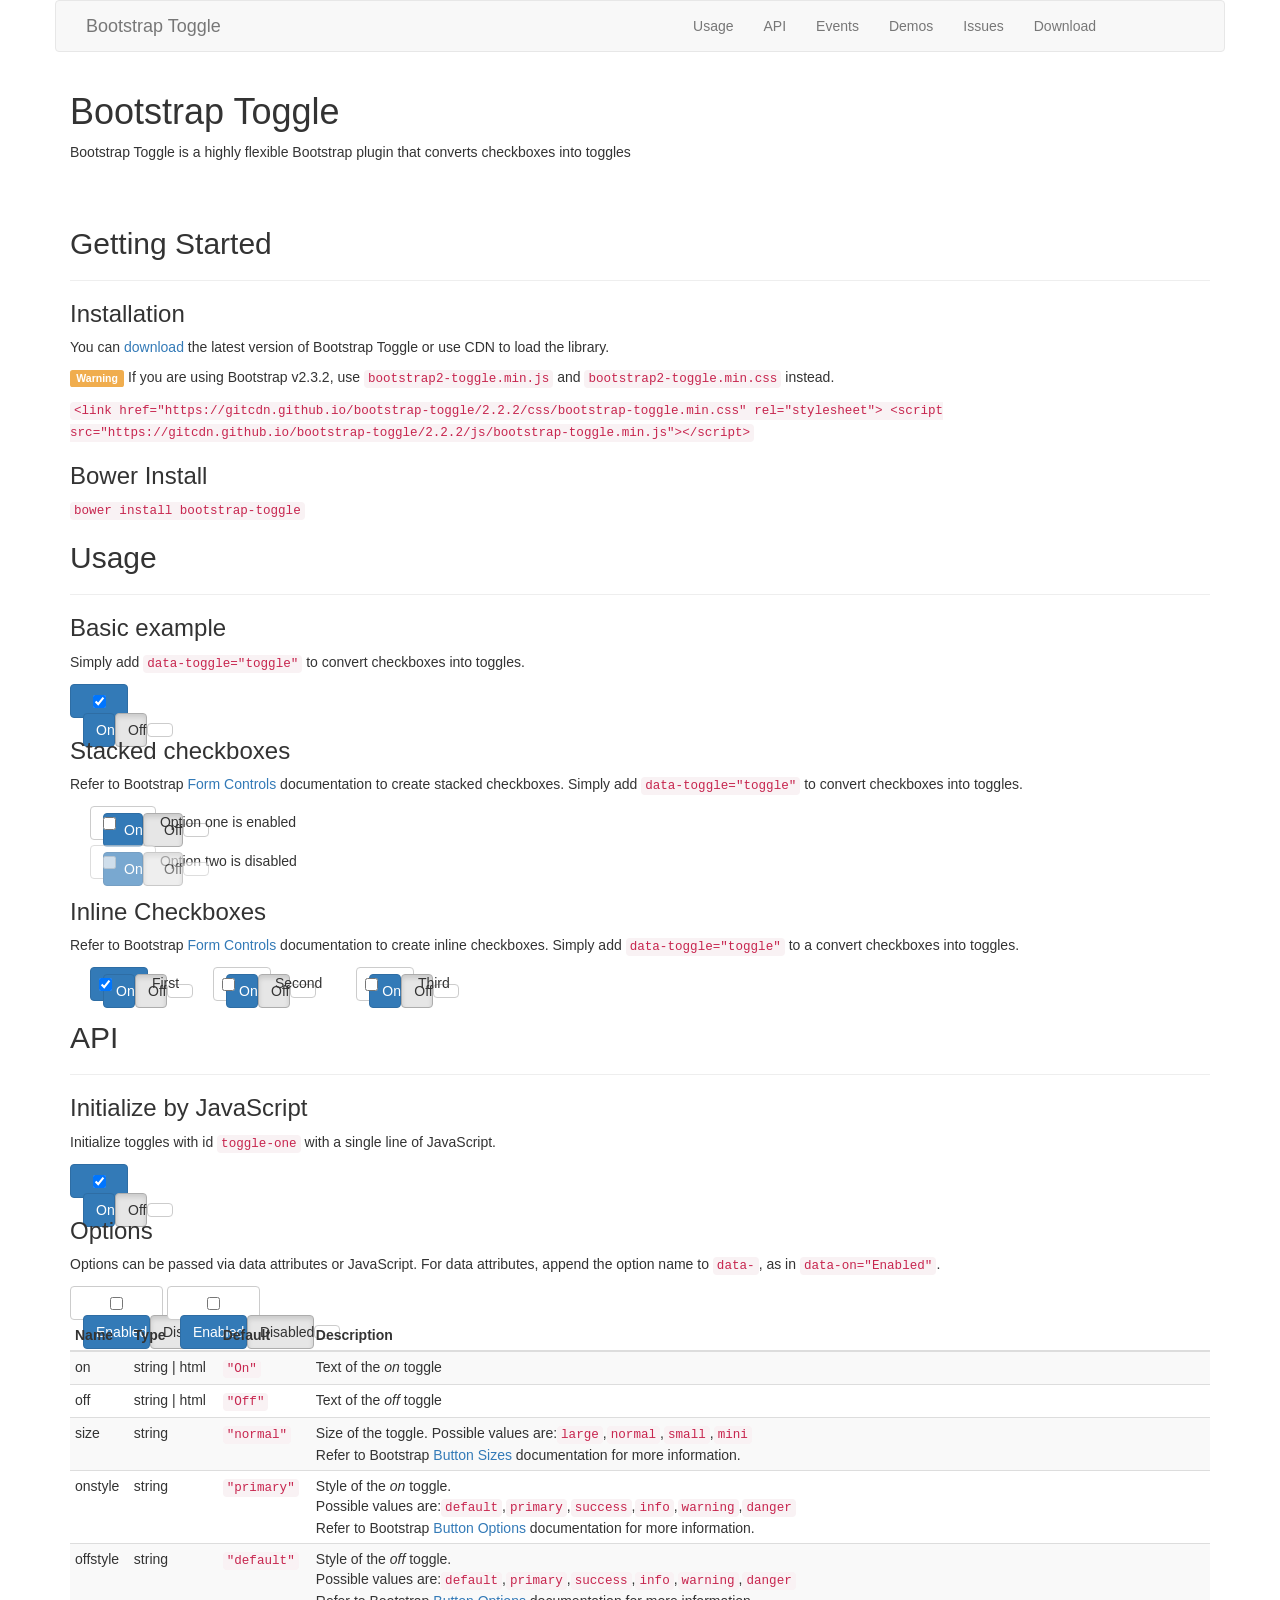
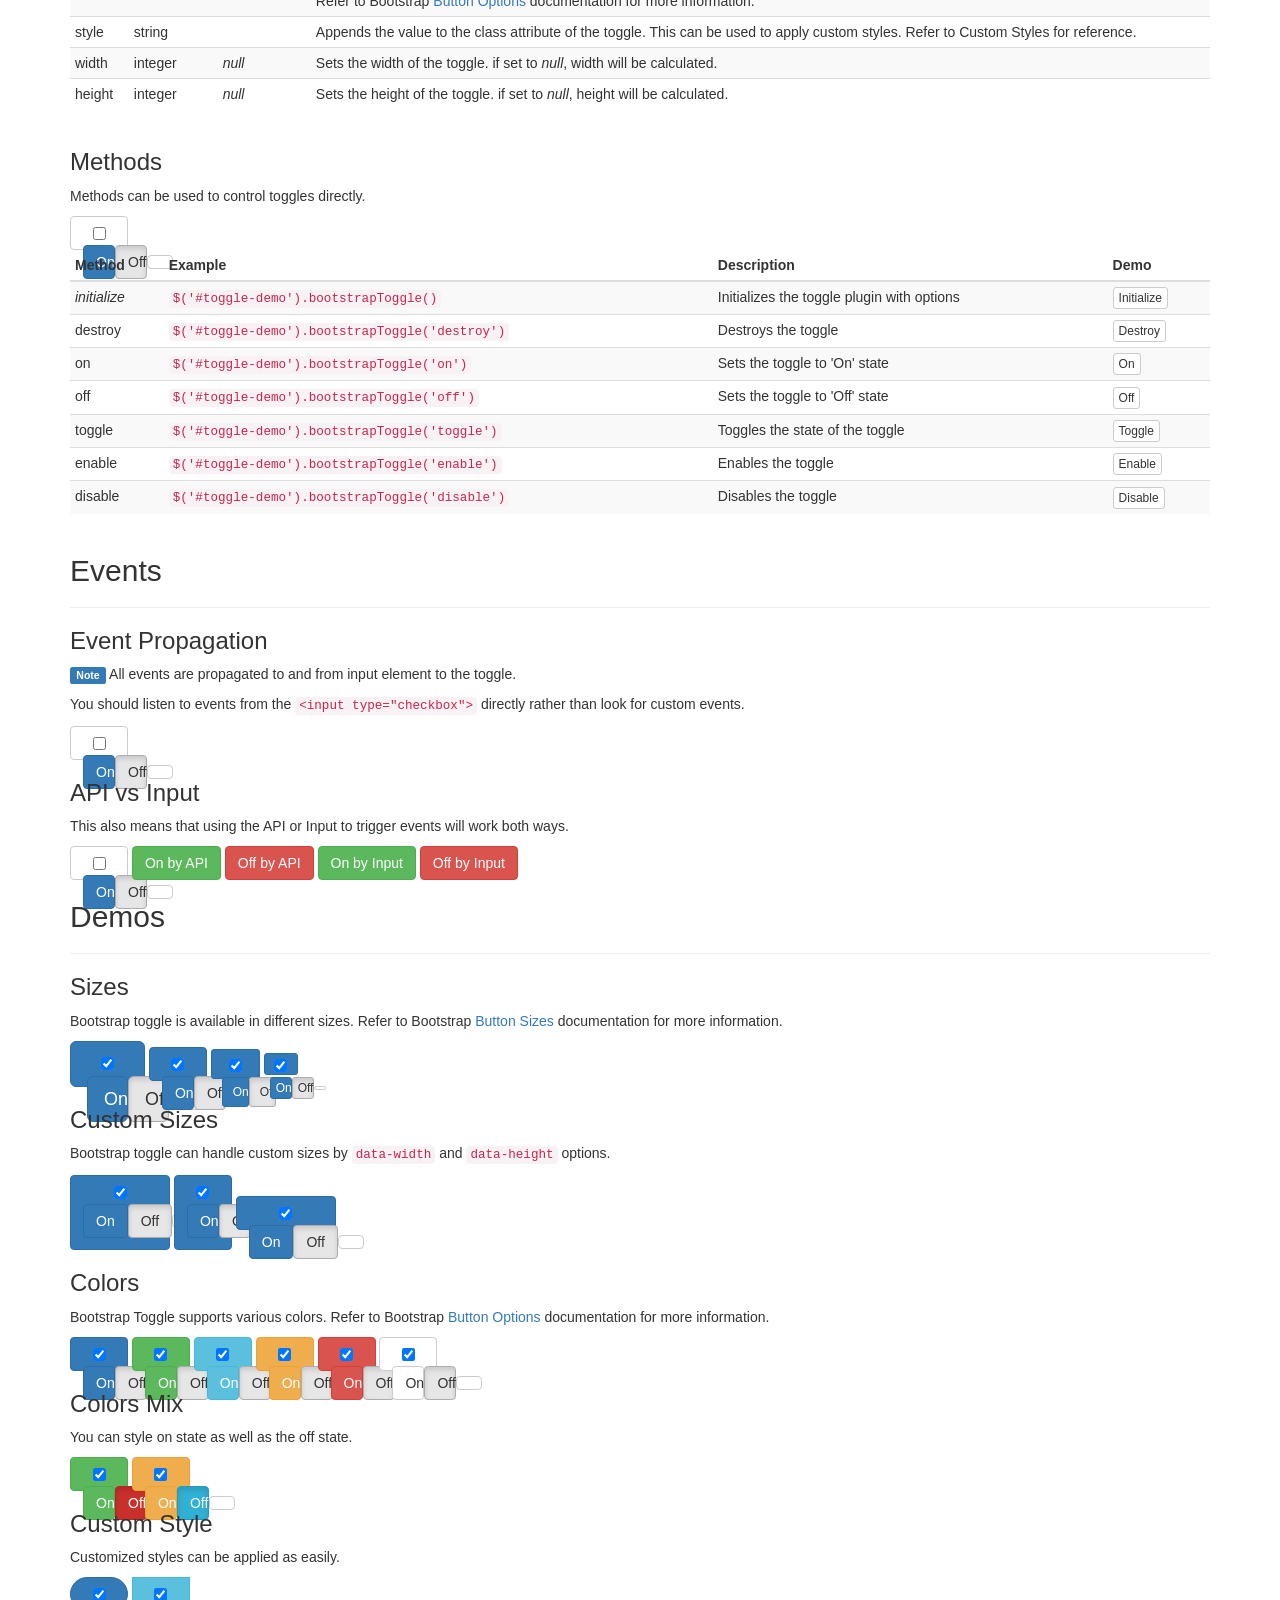
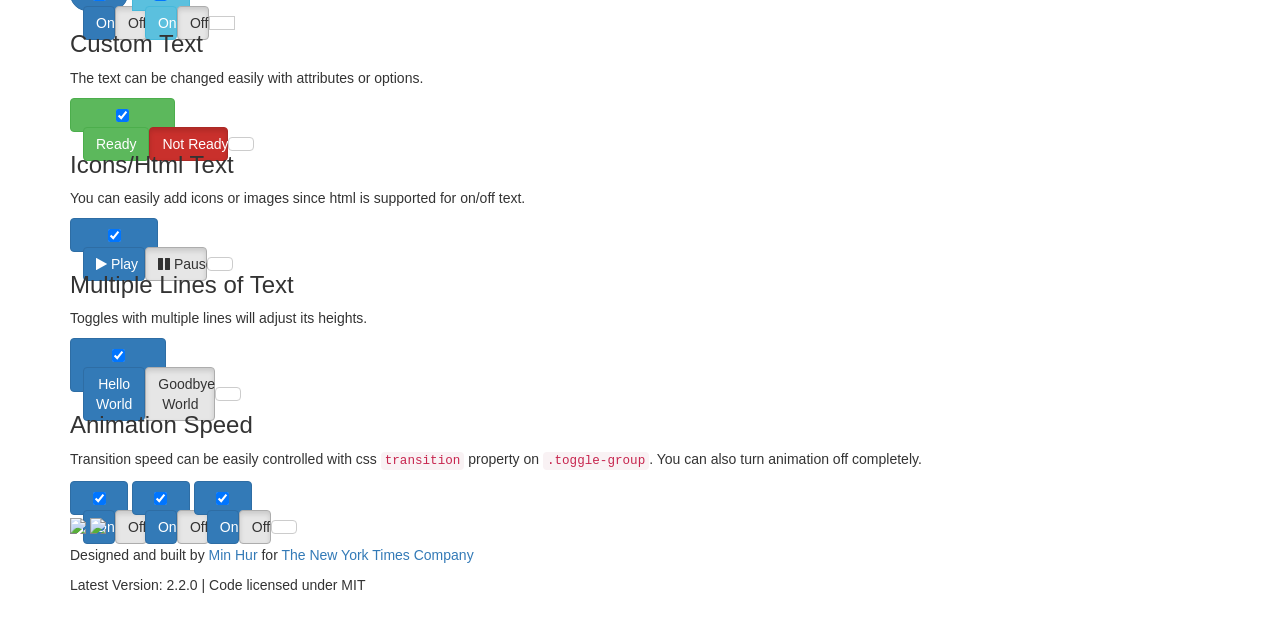
==== WebContent/NewFile.html @ 498a526b "first commit for demo" ====
<!DOCTYPE html>
<html>
<head>
	<script> if (window.location.href.indexOf('minhur.github.io') > 0) window.location.replace('http://www.bootstraptoggle.com') </script>
	<meta charset="UTF-8">
	<meta name="viewport" content="width=device-width, initial-scale=1">
	<meta name="msvalidate.01" content="3638AEFC99423BA5CB586805286C39AA" />
	<meta name="description" content="Bootstrap Toggle is a highly flexible Bootstrap plugin that converts checkboxes into toggles." />
	<meta name="keywords" content="bootstrap, toggle, switch, bootstrap-toggle, bootstrap-switch" />
	<meta name="author" content="metatags generator">
	<meta name="robots" content="index, follow">
	<meta name="revisit-after" content="1 month">
	<title>Bootstrap Toggle</title>
	<link rel="canonical" href="http://www.bootstraptoggle.com">
	<link href="https://cdnjs.cloudflare.com/ajax/libs/highlight.js/8.3/styles/github.min.css" rel="stylesheet" >
	<link href="https://maxcdn.bootstrapcdn.com/bootstrap/3.2.0/css/bootstrap.min.css" rel="stylesheet">
	<link href="https://maxcdn.bootstrapcdn.com/font-awesome/4.2.0/css/font-awesome.min.css" rel="stylesheet">
	<link href="https://gitcdn.github.io/bootstrap-toggle/2.2.2/css/bootstrap-toggle.min.css" rel="stylesheet">
<script src="https://gitcdn.github.io/bootstrap-toggle/2.2.2/js/bootstrap-toggle.min.js"></script>
	<link href="doc/stylesheet.css" rel="stylesheet">
	<script src="https://code.jquery.com/jquery-2.1.1.min.js"></script>
</head>
<body>
	<header>
		<nav class="navbar navbar-default container" role="navigation">
			<div class="container">
				<div class="navbar-header">
					<button type="button" class="navbar-toggle collapsed" data-toggle="collapse" data-target="#navbar">
						<span class="sr-only">Toggle navigation</span>
						<span class="icon-bar"></span>
						<span class="icon-bar"></span>
						<span class="icon-bar"></span>
					</button>
					<a class="navbar-brand" href="#">Bootstrap Toggle</a>
				</div>
				<div id="navbar" class="collapse navbar-collapse">
					<ul class="nav navbar-nav navbar-right">
						<li><a href="#usage">Usage</a></li>
						<li><a href="#api">API</a></li>
						<li><a href="#events">Events</a></li>
						<li><a href="#demos">Demos</a></li>
						<li><a href="https://github.com/minhur/bootstrap-toggle/issues">Issues</a></li>
						<li><a href="https://github.com/minhur/bootstrap-toggle/archive/master.zip">Download</a></li>
						<li>
							<iframe src="https://mdo.github.io/github-buttons/github-btn.html?user=minhur&repo=bootstrap-toggle&type=watch" allowtransparency="true" frameborder="0" scrolling="0" width="62" height="20"></iframe>
						</li>
						<li>
							<iframe src="https://mdo.github.io/github-buttons/github-btn.html?user=minhur&repo=bootstrap-toggle&type=fork" allowtransparency="true" frameborder="0" scrolling="0" width="53" height="20"></iframe>
						</li>
					</ul>
				</div>
			</div>
		</nav>
		<div class="mast-head">
			<div class="container">
				<h1>Bootstrap Toggle</h1>
				<p>Bootstrap Toggle is a highly flexible Bootstrap plugin that converts checkboxes into toggles</p>
				<div class="mast-links">
					<iframe src="https://mdo.github.io/github-buttons/github-btn.html?user=minhur&repo=bootstrap-toggle&type=watch&count=true&size=large" allowtransparency="true" frameborder="0" scrolling="0" width="150" height="30"></iframe>
					<iframe src="https://mdo.github.io/github-buttons/github-btn.html?user=minhur&repo=bootstrap-toggle&type=fork&count=true&size=large" allowtransparency="true" frameborder="0" scrolling="0" width="150" height="30"></iframe>
				</div>
			</div>
		</div>
	</header>

	<main>
		<div class="container">
			<h2>Getting Started</h2>
			<hr>
			<h3>Installation</h3>
			<p>You can <a href="https://github.com/minhur/bootstrap-toggle/archive/master.zip">download</a> the latest version of Bootstrap Toggle or use CDN to load the library.</p>
			<p><span class="label label-warning">Warning</span> If you are using Bootstrap v2.3.2, use <code>bootstrap2-toggle.min.js</code> and <code>bootstrap2-toggle.min.css</code> instead.</p>
			<code class="highlight">&lt;link href="https://gitcdn.github.io/bootstrap-toggle/2.2.2/css/bootstrap-toggle.min.css" rel="stylesheet"&gt;
&lt;script src="https://gitcdn.github.io/bootstrap-toggle/2.2.2/js/bootstrap-toggle.min.js"&gt;&lt;/script&gt;</code>

			<h3>Bower Install</h3>
			<p></p>
			<code class="highlight bash">bower install bootstrap-toggle</code>
		</div>
		<div id="usage" class="container">
			<h2>Usage</h2>
			<hr>

			<h3>Basic example</h3>
			<p>Simply add <code>data-toggle="toggle"</code> to convert checkboxes into toggles.</p>
			<div class="example">
				<input type="checkbox" checked data-toggle="toggle">
			</div>

			<h3>Stacked checkboxes</h3>
			<p>Refer to Bootstrap <a href="http://getbootstrap.com/css/#forms-controls" target="_blank">Form Controls</a> documentation to create stacked checkboxes. Simply add <code>data-toggle="toggle"</code> to convert checkboxes into toggles.</p>
			<div class="example">
				<div class="checkbox">
					<label>
						<input type="checkbox" data-toggle="toggle">
						Option one is enabled
					</label>
				</div>
				<div class="checkbox disabled">
					<label>
						<input type="checkbox" disabled data-toggle="toggle">
						Option two is disabled
					</label>
				</div>
			</div>

			<h3>Inline Checkboxes</h3>
			<p>Refer to Bootstrap <a href="http://getbootstrap.com/css/#forms-controls" target="_blank">Form Controls</a> documentation to create inline checkboxes. Simply add <code>data-toggle="toggle"</code> to a convert checkboxes into toggles.</p>
			<div class="example">
				<label class="checkbox-inline">
					<input type="checkbox" checked data-toggle="toggle"> First
				</label>
				<label class="checkbox-inline">
					<input type="checkbox" data-toggle="toggle"> Second
				</label>
				<label class="checkbox-inline">
					<input type="checkbox" data-toggle="toggle"> Third
				</label>
			</div>
		</div>

		<div id="api" class="container">
			<h2>API</h2>
			<hr>

			<h3>Initialize by JavaScript</h3>
			<p>Initialize toggles with id <code>toggle-one</code> with a single line of JavaScript.</p>
			<div class="example">
				<input id="toggle-one" checked type="checkbox">
				<script>
					$(function() {
						$('#toggle-one').bootstrapToggle();
					})
				</script>
			</div>

			<h3>Options</h3>
			<p>Options can be passed via data attributes or JavaScript. For data attributes, append the option name to <code>data-</code>, as in <code>data-on="Enabled"</code>.</p>
			<div class="example">
				<input type="checkbox" data-toggle="toggle" data-on="Enabled" data-off="Disabled">
				<input type="checkbox" id="toggle-two">
				<script>
					$(function() {
						$('#toggle-two').bootstrapToggle({
							on: 'Enabled',
							off: 'Disabled'
						});
					})
				</script>
			</div>
			<div class="table-responsive">
				<table class="table table-striped table-condensed">
				<thead>
				<tr>
					<th>Name</th>
					<th>Type</th>
					<th>Default</th>
					<th>Description</th>
				</tr>
				</thead>
				<tbody>
				<tr>
					<td>on</td>
					<td>string | html</td>
					<td><code>"On"</code></td>
					<td>Text of the <em>on</em> toggle</td>
				</tr>
				<tr>
					<td>off</td>
					<td>string | html</td>
					<td><code>"Off"</code></td>
					<td>Text of the <em>off</em> toggle</td>
				</tr>
				<tr>
					<td>size</td>
					<td>string</td>
					<td><code>"normal"</code></td>
					<td>
						Size of the toggle. Possible values are:<code>large</code>,<code>normal</code>,<code>small</code>,<code>mini</code><br>
						Refer to Bootstrap <a href="http://getbootstrap.com/css/#buttons-sizes" target="_blank">Button Sizes</a> documentation for more information.
					</td>
				</tr>
				<tr>
					<td>onstyle</td>
					<td>string</td>
					<td><code>"primary"</code></td>
					<td>
						Style of the <em>on</em> toggle.<br>Possible values are:<code>default</code>,<code>primary</code>,<code>success</code>,<code>info</code>,<code>warning</code>,<code>danger</code><br>
						Refer to Bootstrap <a href="http://getbootstrap.com/css/#buttons-options" target="_blank">Button Options</a> documentation for more information.
					</td>
				</tr>
				<tr>
					<td>offstyle</td>
					<td>string</td>
					<td><code>"default"</code></td>
					<td>
						Style of the <em>off</em> toggle.<br>Possible values are:<code>default</code>,<code>primary</code>,<code>success</code>,<code>info</code>,<code>warning</code>,<code>danger</code><br>
						Refer to Bootstrap <a href="http://getbootstrap.com/css/#buttons-options" target="_blank">Button Options</a> documentation for more information.
					</td>
				</tr>
				<tr>
					<td>style</td>
					<td>string</td>
					<td></td>
					<td>
						Appends the value to the class attribute of the toggle. This can be used to apply custom styles. Refer to Custom Styles for reference.
					</td>
				</tr>
				<tr>
					<td>width</td>
					<td>integer</td>
					<td><em>null</em></td>
					<td>
						Sets the width of the toggle. if set to <em>null</em>, width will be calculated.
					</td>
				</tr>
				<tr>
					<td>height</td>
					<td>integer</td>
					<td><em>null</em></td>
					<td>
						Sets the height of the toggle. if set to <em>null</em>, height will be calculated.
					</td>
				</tr>
				</tbody>
				</table>
			</div>

			<h3>Methods</h3>
			<p>Methods can be used to control toggles directly.</p>
			<div class="example">
				<input id="toggle-demo" type="checkbox" data-toggle="toggle">
			</div>
			<div class="table-responsive">
				<table class="table table-striped table-condensed">
				<thead>
				<tr>
					<th>Method</th>
					<th>Example</th>
					<th>Description</th>
					<th>Demo</th>
				</tr>
				</thead>
				<tbody>
				<tr>
					<td><em>initialize</em></td>
					<td><code>$('#toggle-demo').bootstrapToggle()</code></td>
					<td>Initializes the toggle plugin with options</td>
					<td><button class="btn btn-default btn-xs" onclick="demo.init('#toggle-demo')">Initialize</button></td>
				</tr>
				<tr>
					<td>destroy</td>
					<td><code>$('#toggle-demo').bootstrapToggle('destroy')</code></td>
					<td>Destroys the toggle</td>
					<td><button class="btn btn-default btn-xs" onclick="demo.destroy('#toggle-demo')">Destroy</button></td>
				</tr>
				<tr>
					<td>on</td>
					<td><code>$('#toggle-demo').bootstrapToggle('on')</code></td>
					<td>Sets the toggle to 'On' state</td>
					<td><button class="btn btn-default btn-xs" onclick="demo.on('#toggle-demo')">On</button></td>
				</tr>
				<tr>
					<td>off</td>
					<td><code>$('#toggle-demo').bootstrapToggle('off')</code></td>
					<td>Sets the toggle to 'Off' state</td>
					<td><button class="btn btn-default btn-xs" onclick="demo.off('#toggle-demo')">Off</button></td>
				</tr>
				<tr>
					<td>toggle</td>
					<td><code>$('#toggle-demo').bootstrapToggle('toggle')</code></td>
					<td>Toggles the state of the toggle</td>
					<td><button class="btn btn-default btn-xs" onclick="demo.toggle('#toggle-demo')">Toggle</button></td>
				</tr>
				<tr>
					<td>enable</td>
					<td><code>$('#toggle-demo').bootstrapToggle('enable')</code></td>
					<td>Enables the toggle</td>
					<td><button class="btn btn-default btn-xs" onclick="demo.enable('#toggle-demo')">Enable</button></td>
				</tr>
				<tr>
					<td>disable</td>
					<td><code>$('#toggle-demo').bootstrapToggle('disable')</code></td>
					<td>Disables the toggle</td>
					<td><button class="btn btn-default btn-xs" onclick="demo.disable('#toggle-demo')">Disable</button></td>
				</tr>
				</tbody>
				</table>
			</div>
		</div>


		<div id="events" class="container">
			<h2>Events</h2>
			<hr>

			<h3>Event Propagation</h3>
			<p><span class="label label-primary">Note</span> All events are propagated to and from input element to the toggle. </p>
			<p>You should listen to events from the <code>&lt;input type="checkbox"></code> directly rather than look for custom events.</p>
			<div class="example">
				<input id="toggle-event" type="checkbox" data-toggle="toggle">
				<div id="console-event"></div>
				<script>
					$(function() {
						$('#toggle-event').change(function() {
							$('#console-event').html('Toggle: ' + $(this).prop('checked'))
						})
					})
				</script>
			</div>

			<h3>API vs Input</h3>
			<p>This also means that using the API or Input to trigger events will work both ways.</p>
			<div class="example">
				<input id="toggle-trigger" type="checkbox" data-toggle="toggle">
				<button class="btn btn-success" onclick="toggleOn()">On by API</button>
				<button class="btn btn-danger" onclick="toggleOff()">Off by API</button>
				<button class="btn btn-success" onclick="toggleOnByInput()">On by Input</button>
				<button class="btn btn-danger" onclick="toggleOffByInput()">Off by Input</button>
				<script>
					function toggleOn() {
						$('#toggle-trigger').bootstrapToggle('on')
					}
					function toggleOff() {
						$('#toggle-trigger').bootstrapToggle('off')	
					}
					function toggleOnByInput() {
						$('#toggle-trigger').prop('checked', true).change()
					}
					function toggleOffByInput() {
						$('#toggle-trigger').prop('checked', false).change()
					}
				</script>
			</div>
		</div>

		<div id="demos" class="container">
			<h2>Demos</h2>
			<hr>

			<h3>Sizes</h3>
			<p>Bootstrap toggle is available in different sizes. Refer to Bootstrap <a href="http://getbootstrap.com/css/#buttons-sizes" target="_blank">Button Sizes</a> documentation for more information.</p>
			<div class="example">
				<input type="checkbox" checked data-toggle="toggle" data-size="large">
				<input type="checkbox" checked data-toggle="toggle" data-size="normal">
				<input type="checkbox" checked data-toggle="toggle" data-size="small">
				<input type="checkbox" checked data-toggle="toggle" data-size="mini">
			</div>
			
			<h3>Custom Sizes</h3>
			<p>Bootstrap toggle can handle custom sizes by <code>data-width</code> and <code>data-height</code> options.</p>
			<div class="example">
				<input type="checkbox" checked data-toggle="toggle" data-width="100" data-height="75">
				<input type="checkbox" checked data-toggle="toggle" data-height="75">
				<input type="checkbox" checked data-toggle="toggle" data-width="100">
			</div>

			<h3>Colors</h3>
			<p>Bootstrap Toggle supports various colors. Refer to Bootstrap <a href="http://getbootstrap.com/css/#buttons-options" target="_blank">Button Options</a> documentation for more information.</p>
			<div class="example">
				<input type="checkbox" checked data-toggle="toggle" data-onstyle="primary">
				<input type="checkbox" checked data-toggle="toggle" data-onstyle="success">
				<input type="checkbox" checked data-toggle="toggle" data-onstyle="info">
				<input type="checkbox" checked data-toggle="toggle" data-onstyle="warning">
				<input type="checkbox" checked data-toggle="toggle" data-onstyle="danger">
				<input type="checkbox" checked data-toggle="toggle" data-onstyle="default">
			</div>

			<h3>Colors Mix</h3>
			<p>You can style on state as well as the off state.</p>
			<div class="example">
				<input type="checkbox" checked data-toggle="toggle" data-onstyle="success" data-offstyle="danger">
				<input type="checkbox" checked data-toggle="toggle" data-onstyle="warning" data-offstyle="info">
			</div>

			<h3>Custom Style</h3>
			<p>Customized styles can be applied as easily.</p>
			<div class="example">
				<style>
					.toggle.ios, .toggle-on.ios, .toggle-off.ios { border-radius: 20px; }
					.toggle.ios .toggle-handle { border-radius: 20px; }
				</style>
				<input type="checkbox" checked data-toggle="toggle" data-style="ios">
				<style>
					.toggle.android { border-radius: 0px;}
					.toggle.android .toggle-handle { border-radius: 0px; }
				</style>
				<input type="checkbox" checked data-toggle="toggle" data-style="android" data-onstyle="info">
			</div>

			<h3>Custom Text</h3>
			<p>The text can be changed easily with attributes or options.</p>
			<div class="example">
				<input type="checkbox" checked data-toggle="toggle" data-on="Ready" data-off="Not Ready" data-onstyle="success" data-offstyle="danger">
			</div>

			<h3>Icons/Html Text</h3>
			<p>You can easily add icons or images since html is supported for on/off text.</p>
			<div class="example">
				<input type="checkbox" checked data-toggle="toggle" data-on="<i class='fa fa-play'></i> Play" data-off="<i class='fa fa-pause'></i> Pause">
			</div>

			<h3>Multiple Lines of Text</h3>
			<p>Toggles with multiple lines will adjust its heights.</p>
			<div class="example">
				<input type="checkbox" checked data-toggle="toggle" data-on="Hello<br>World" data-off="Goodbye<br>World">
			</div>

			<h3>Animation Speed</h3>
			<p>Transition speed can be easily controlled with css <code>transition</code> property on <code>.toggle-group</code>. You can also turn animation off completely.</p>
			<div class="example">
				<style>
					.slow .toggle-group { transition: left 0.7s; -webkit-transition: left 0.7s; }
					.fast .toggle-group { transition: left 0.1s; -webkit-transition: left 0.1s; }
					.quick .toggle-group { transition: none; -webkit-transition: none; }
				</style>
				<input type="checkbox" checked data-toggle="toggle" data-style="slow">
				<input type="checkbox" checked data-toggle="toggle" data-class="fast">
				<input type="checkbox" checked data-toggle="toggle" data-style="quick">
			</div>
		<div>
	</main>
	<footer>
		<div class="container">
			<p>
				<img class="nyt-logo" src="doc/nyt.png">
				<img class="nyt-logo" src="doc/nytdev.svg">
			</p>
			<p>Designed and built by <a href="https://github.com/minhur" target="_blank">Min Hur</a> for <a href="http://developers.nytimes.com" target="_blank">The New York Times Company</a></p>
			<p>Latest Version: 2.2.0 | Code licensed under MIT</p>
			<p>
				<iframe src="https://mdo.github.io/github-buttons/github-btn.html?user=minhur&repo=bootstrap-toggle&type=watch&count=true" allowtransparency="true" frameborder="0" scrolling="0" width="110" height="20"></iframe>
				<iframe src="https://mdo.github.io/github-buttons/github-btn.html?user=minhur&repo=bootstrap-toggle&type=fork&count=true" allowtransparency="true" frameborder="0" scrolling="0" width="95" height="20"></iframe>
			</p>
		</div>
	</footer>
	<script src="https://cdnjs.cloudflare.com/ajax/libs/highlight.js/8.3/highlight.min.js"></script>
	<script src="doc/script.js"></script>
	<script src="https://maxcdn.bootstrapcdn.com/bootstrap/3.2.0/js/bootstrap.min.js"></script>
	<script src="js/bootstrap-toggle.js"></script>
	<script>
		(function(i,s,o,g,r,a,m){i['GoogleAnalyticsObject']=r;i[r]=i[r]||function(){
		(i[r].q=i[r].q||[]).push(arguments)},i[r].l=1*new Date();a=s.createElement(o),
		m=s.getElementsByTagName(o)[0];a.async=1;a.src=g;m.parentNode.insertBefore(a,m)
		})(window,document,'script','//www.google-analytics.com/analytics.js','ga');
		ga('create', 'UA-55669452-1', 'auto');
		ga('send', 'pageview');
	</script>
</body>
</html>
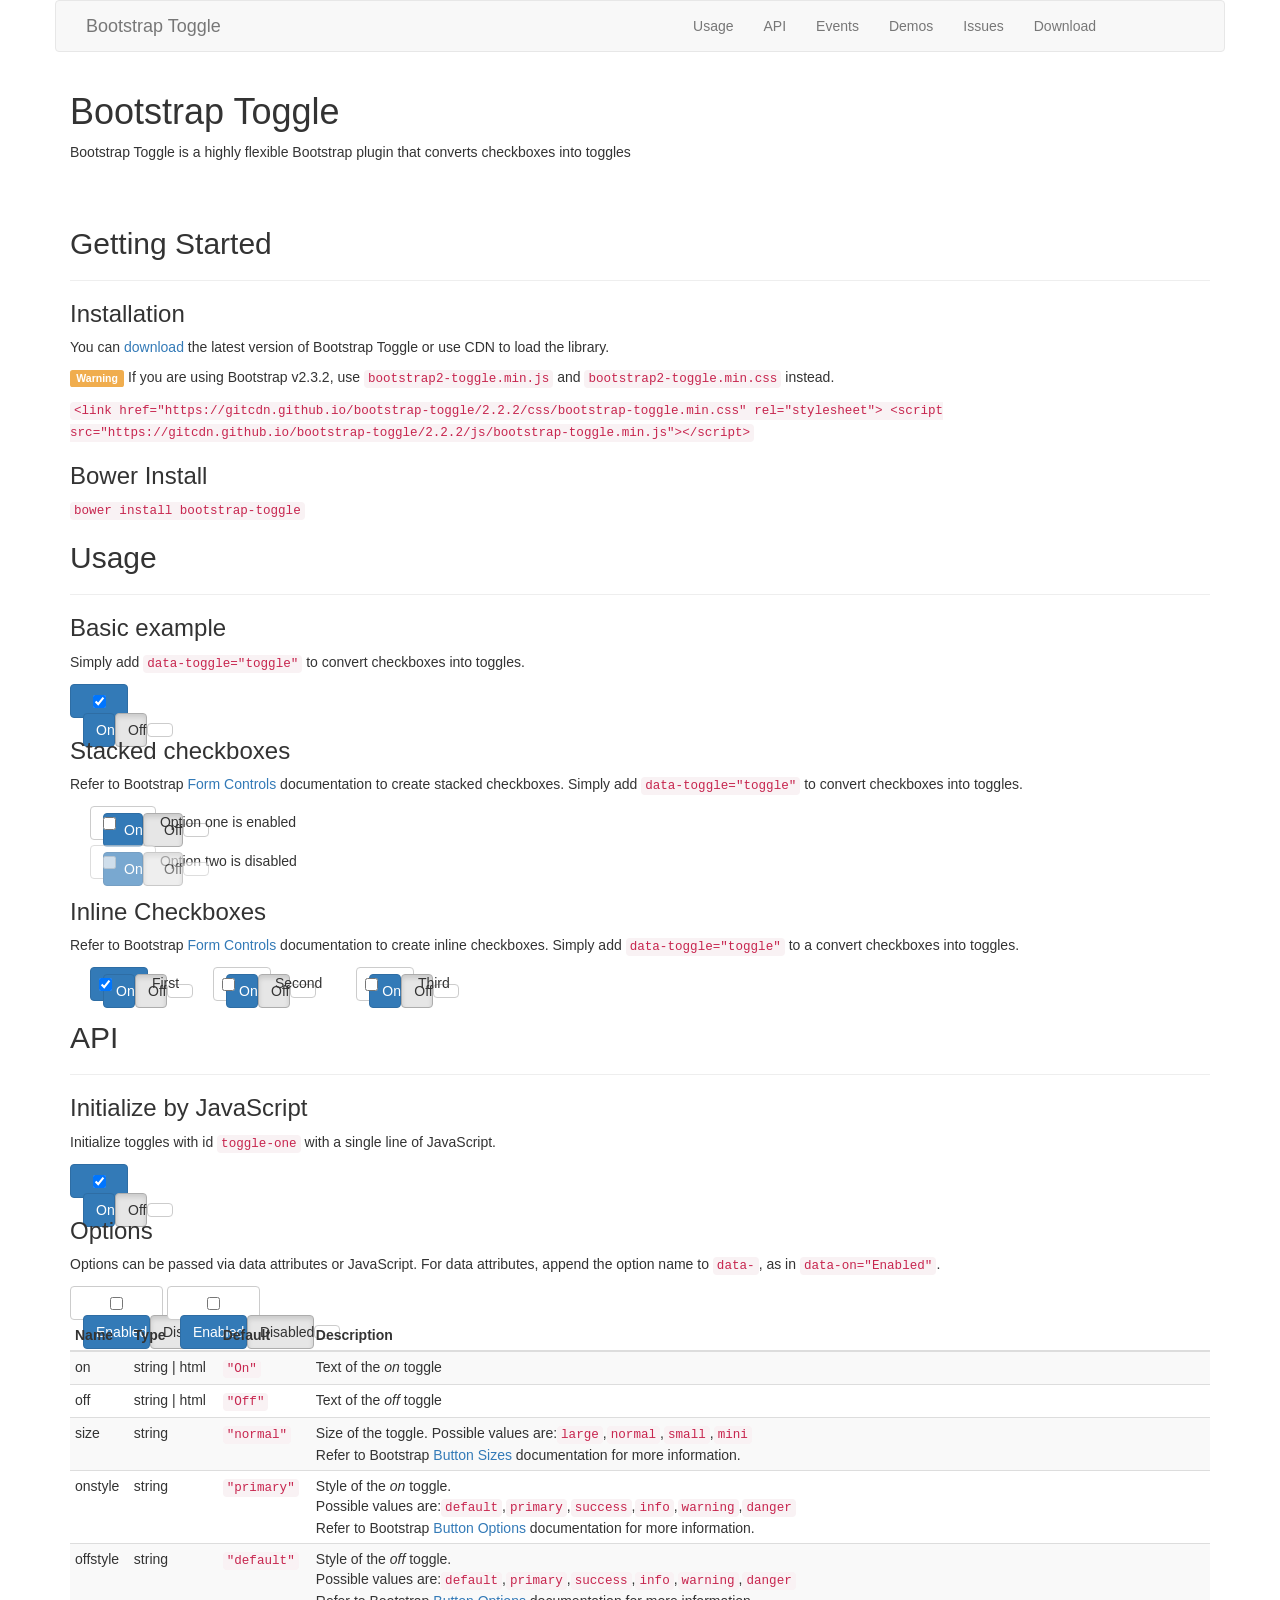
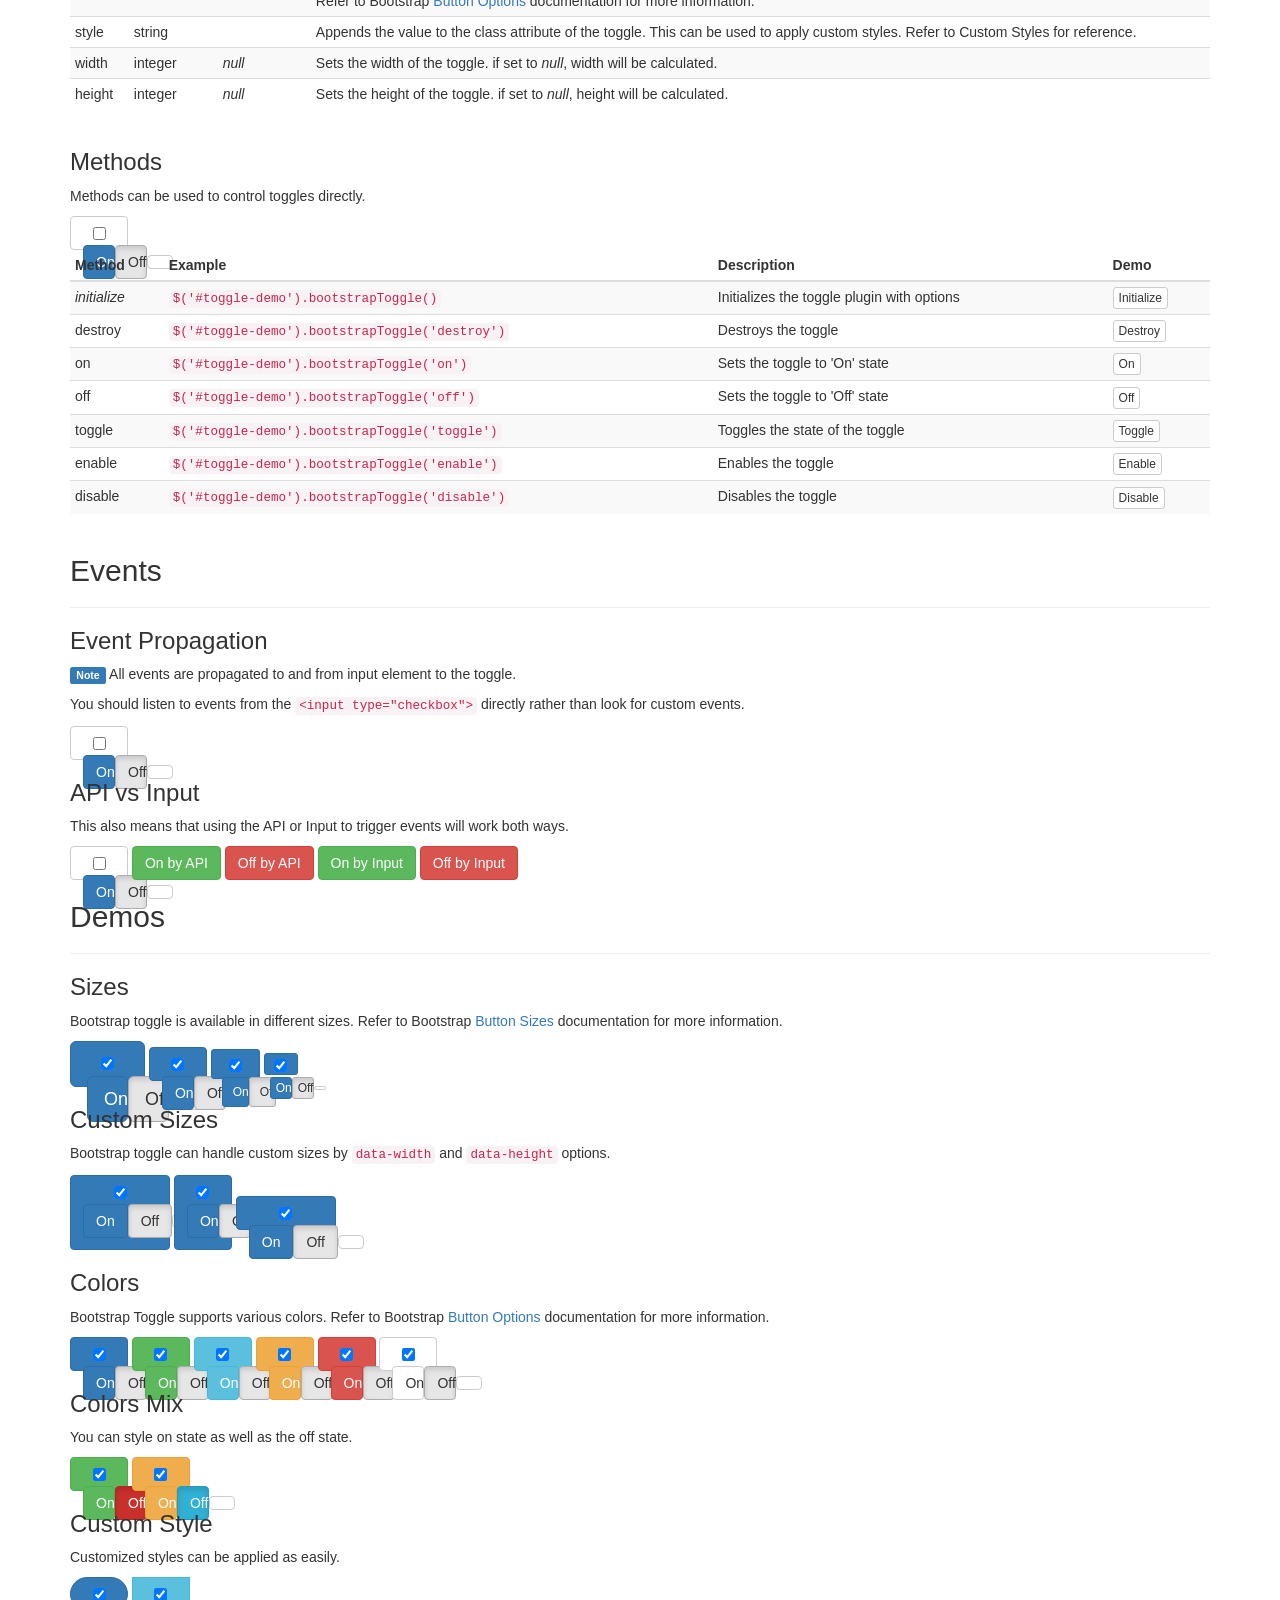
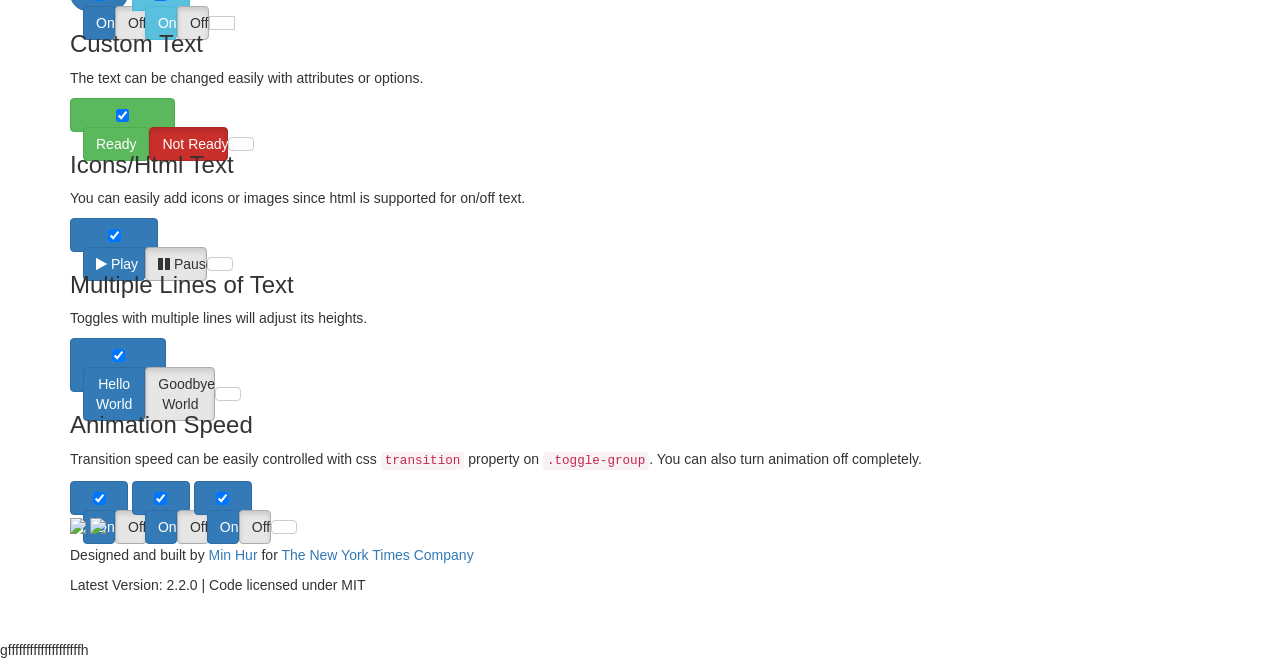
==== commit 172e8751: "third commit" ====
--- a/WebContent/NewFile.html
+++ b/WebContent/NewFile.html
@@ -433,7 +433,7 @@
 				<iframe src="https://mdo.github.io/github-buttons/github-btn.html?user=minhur&repo=bootstrap-toggle&type=fork&count=true" allowtransparency="true" frameborder="0" scrolling="0" width="95" height="20"></iframe>
 			</p>
 		</div>
-	</footer>
+	</footer>gffffffffffffffffffffh
 	<script src="https://cdnjs.cloudflare.com/ajax/libs/highlight.js/8.3/highlight.min.js"></script>
 	<script src="doc/script.js"></script>
 	<script src="https://maxcdn.bootstrapcdn.com/bootstrap/3.2.0/js/bootstrap.min.js"></script>
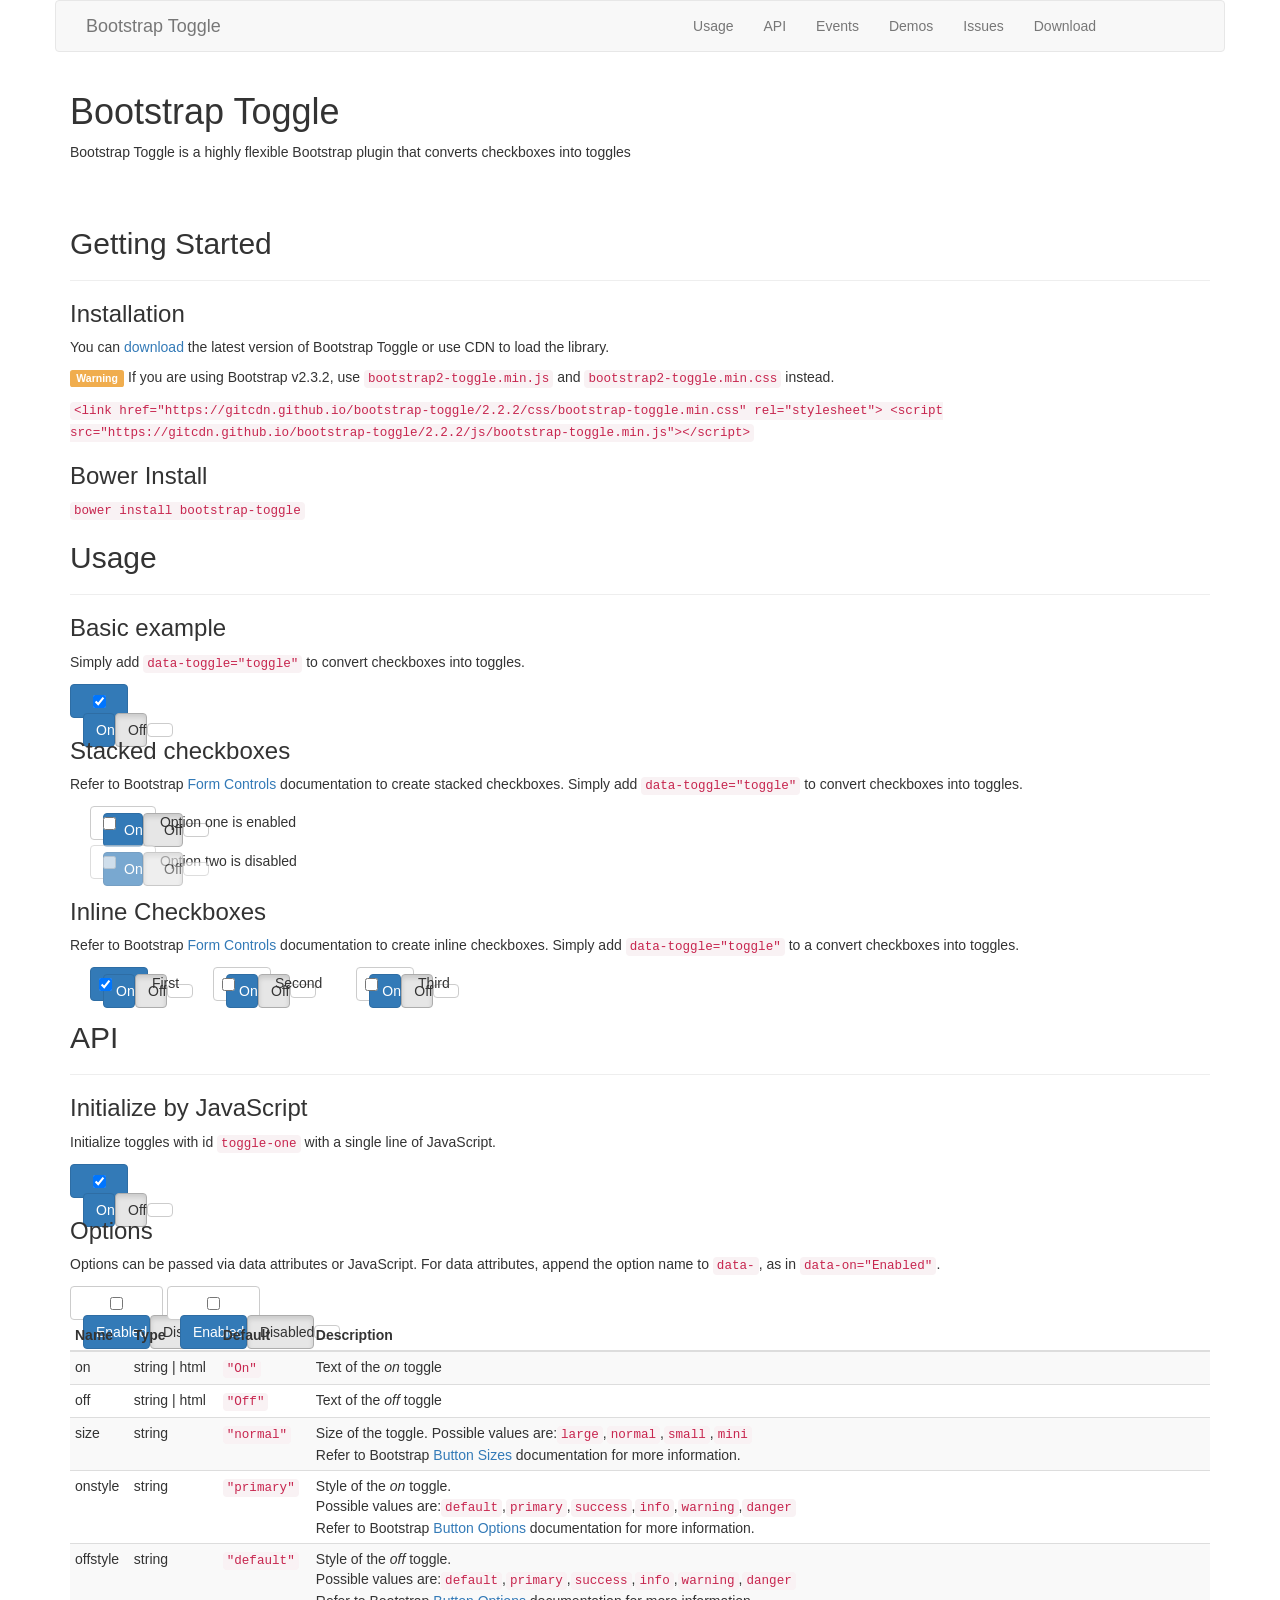
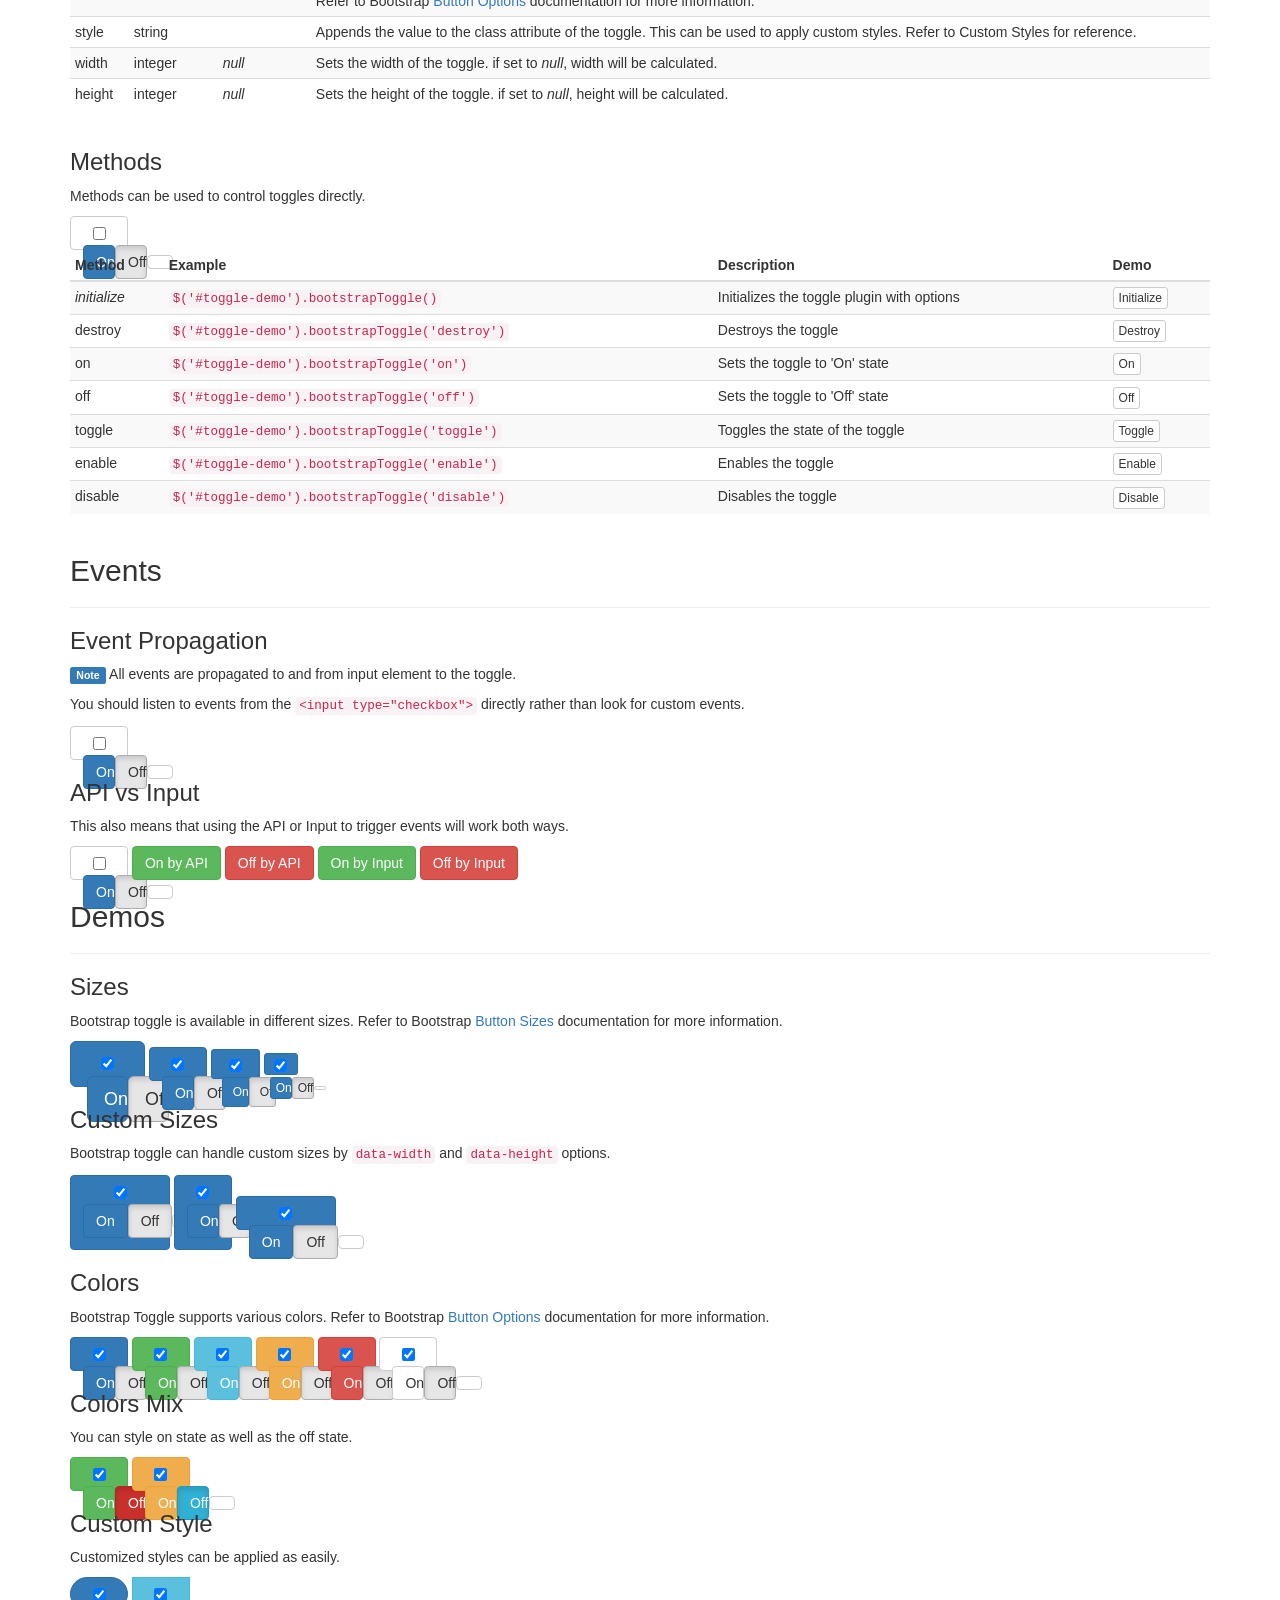
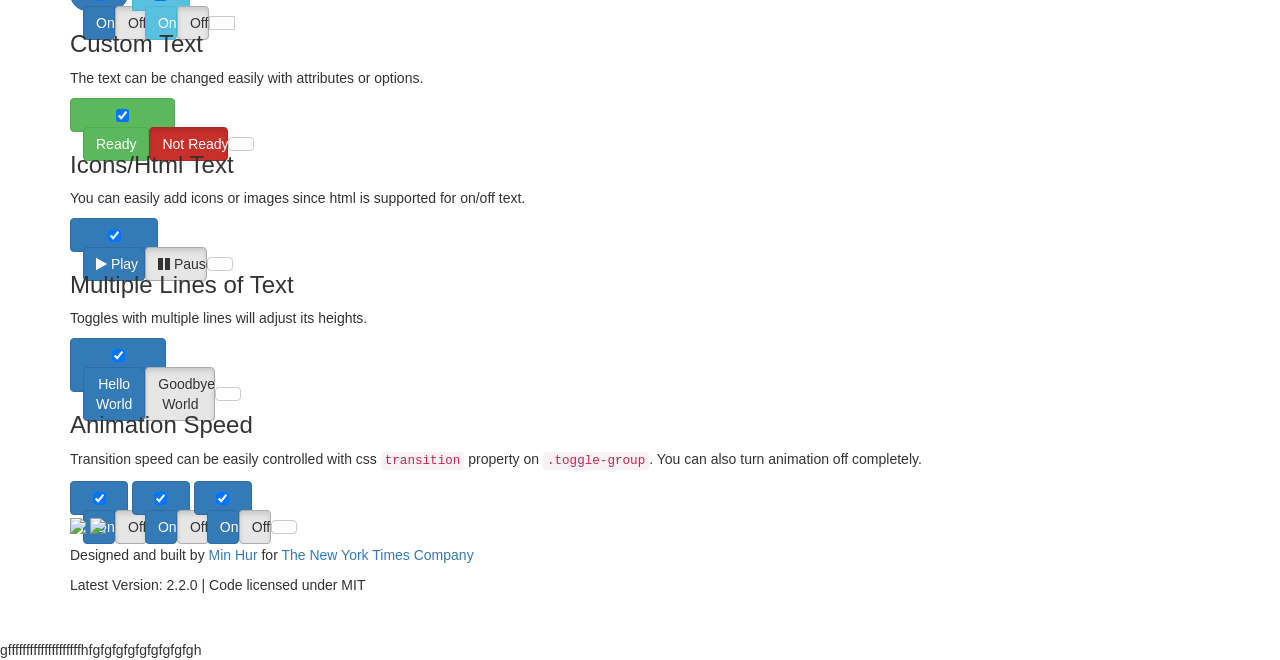
==== commit 43d1de33: "try commit" ====
--- a/WebContent/NewFile.html
+++ b/WebContent/NewFile.html
@@ -433,7 +433,7 @@
 				<iframe src="https://mdo.github.io/github-buttons/github-btn.html?user=minhur&repo=bootstrap-toggle&type=fork&count=true" allowtransparency="true" frameborder="0" scrolling="0" width="95" height="20"></iframe>
 			</p>
 		</div>
-	</footer>gffffffffffffffffffffh
+	</footer>gffffffffffffffffffffhfgfgfgfgfgfgfgfgfgh
 	<script src="https://cdnjs.cloudflare.com/ajax/libs/highlight.js/8.3/highlight.min.js"></script>
 	<script src="doc/script.js"></script>
 	<script src="https://maxcdn.bootstrapcdn.com/bootstrap/3.2.0/js/bootstrap.min.js"></script>
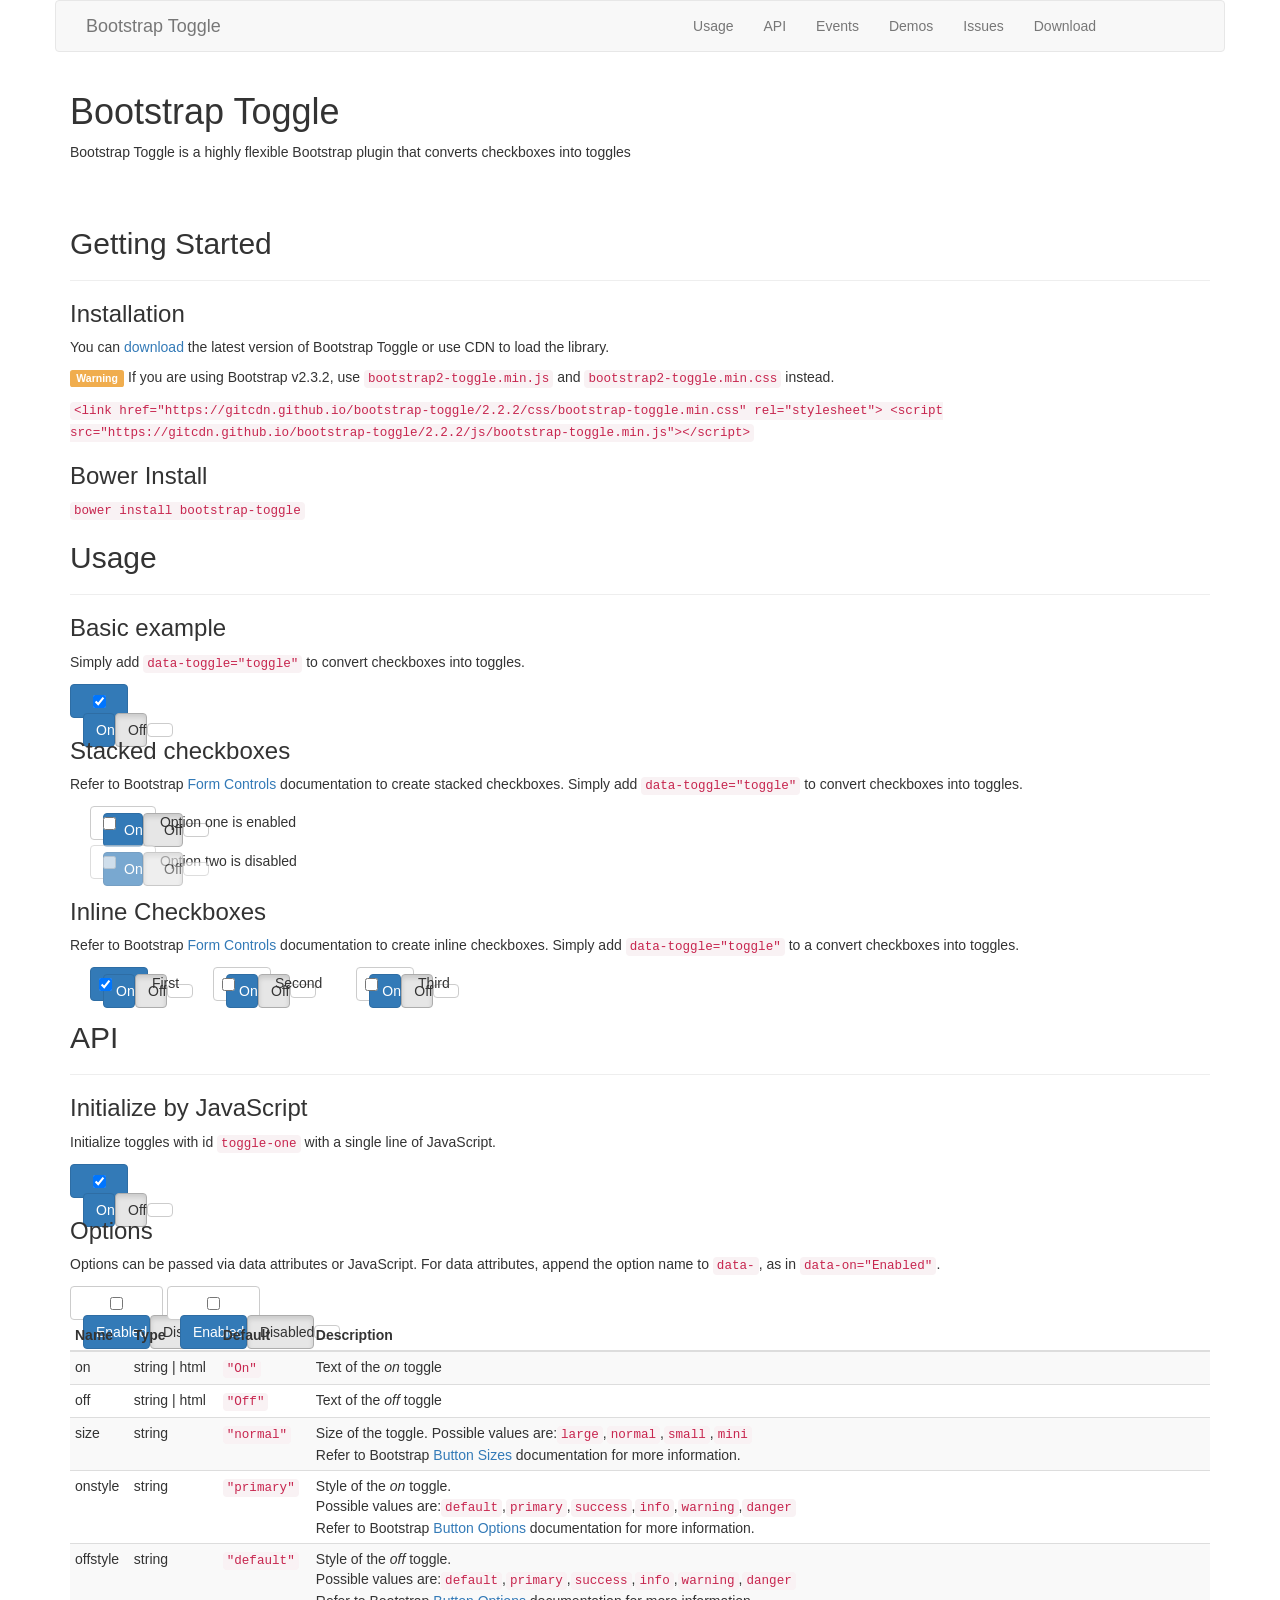
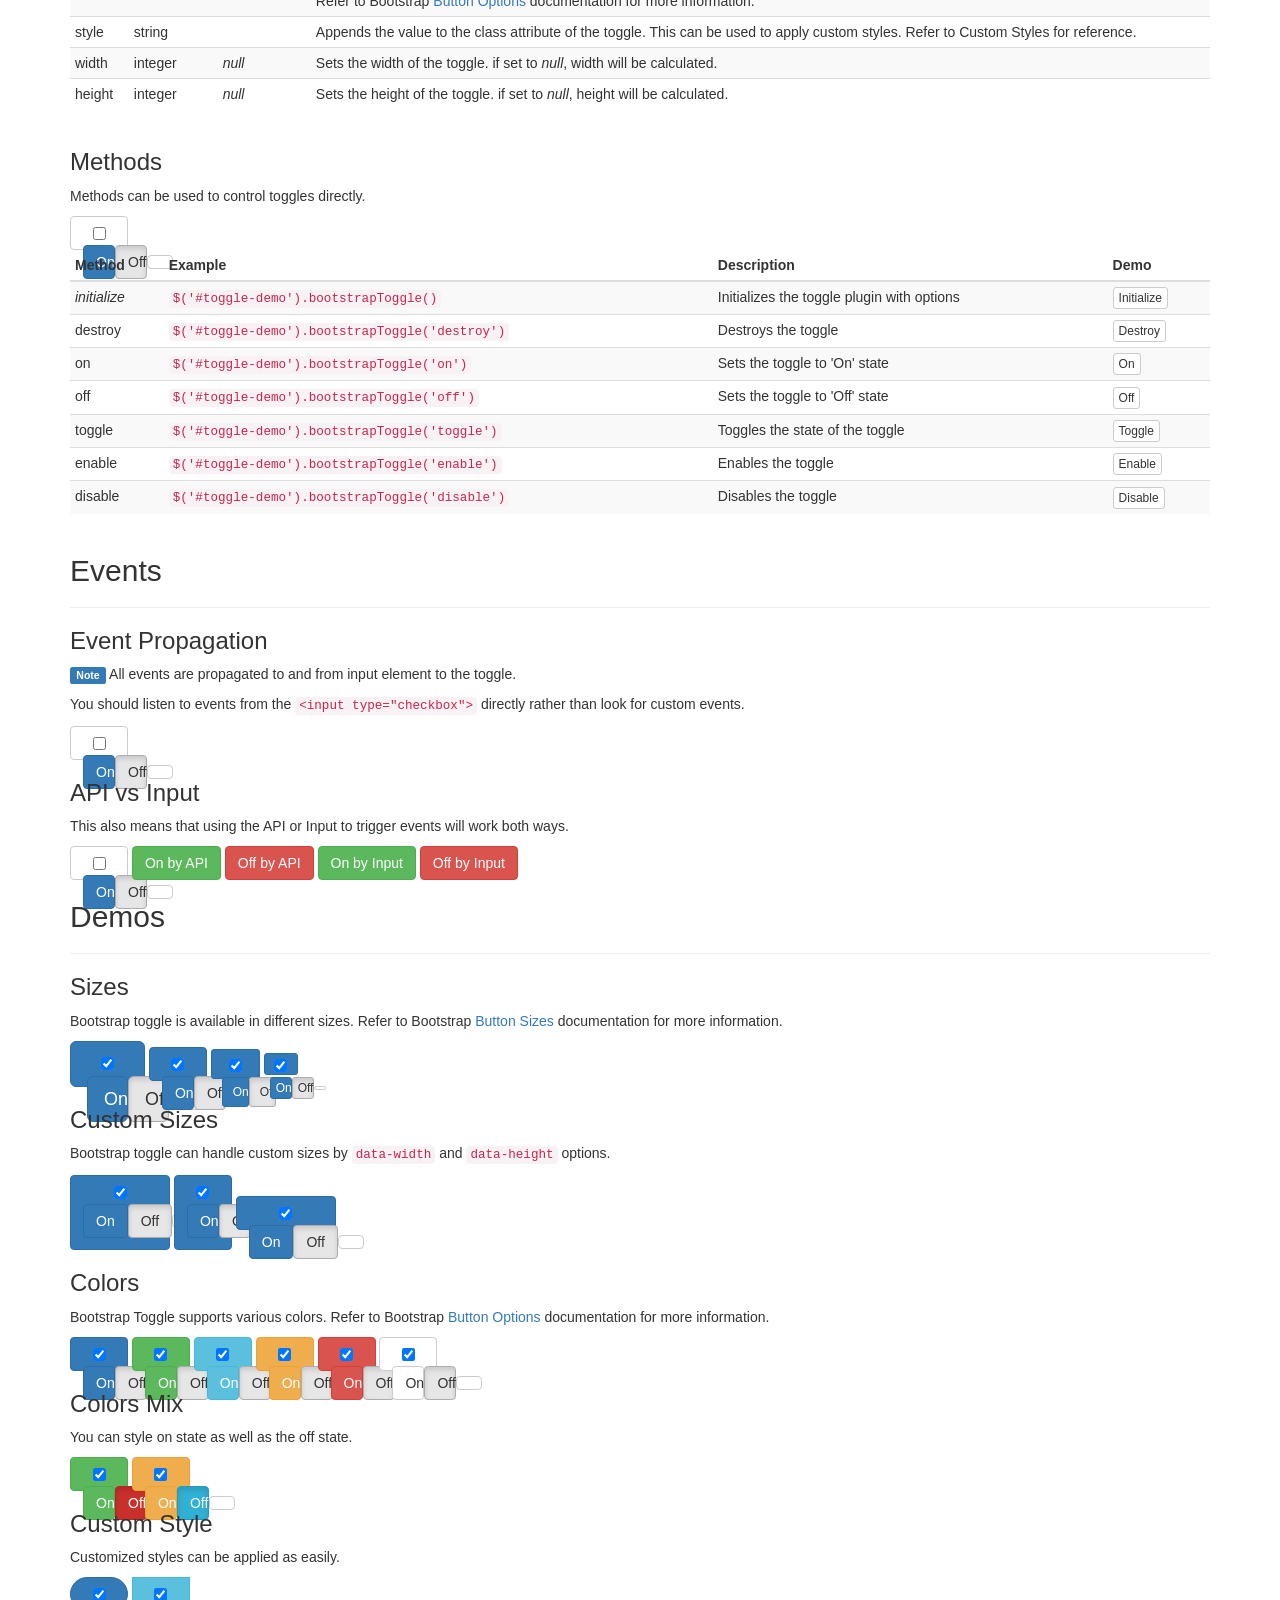
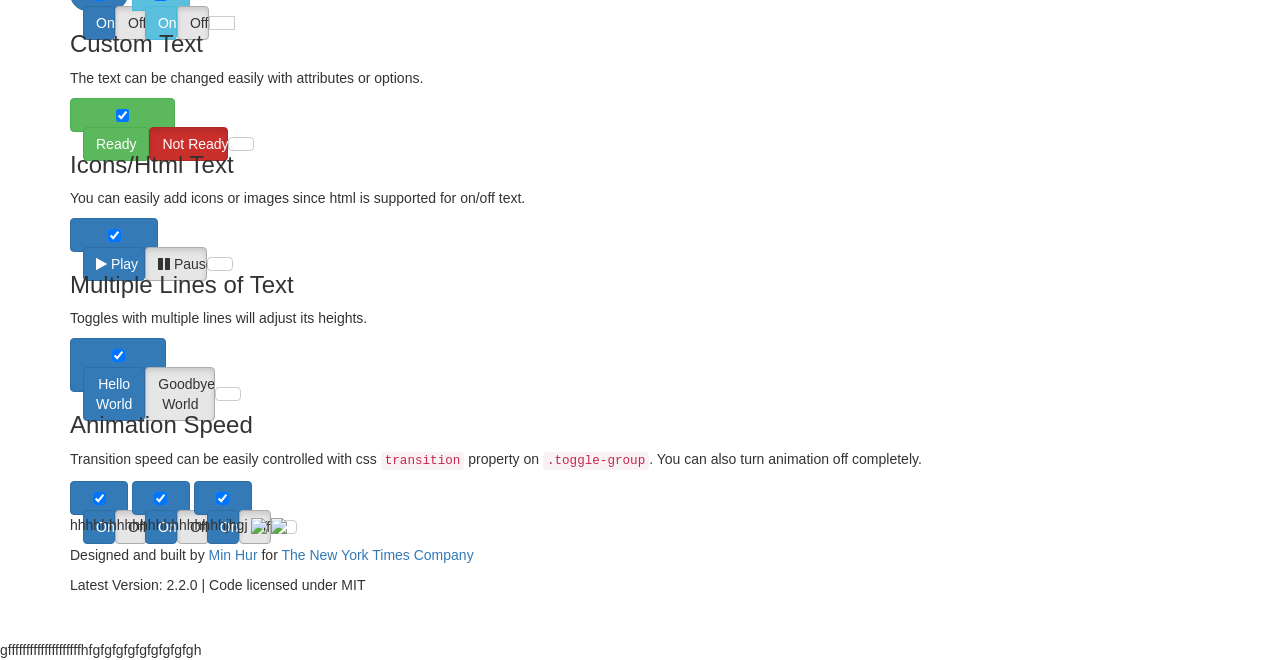
==== commit fdba6f37: "try" ====
--- a/WebContent/NewFile.html
+++ b/WebContent/NewFile.html
@@ -422,7 +422,7 @@
 	</main>
 	<footer>
 		<div class="container">
-			<p>
+			<p>hhhhhhhhhhhhhhhhhhhhjhgj
 				<img class="nyt-logo" src="doc/nyt.png">
 				<img class="nyt-logo" src="doc/nytdev.svg">
 			</p>
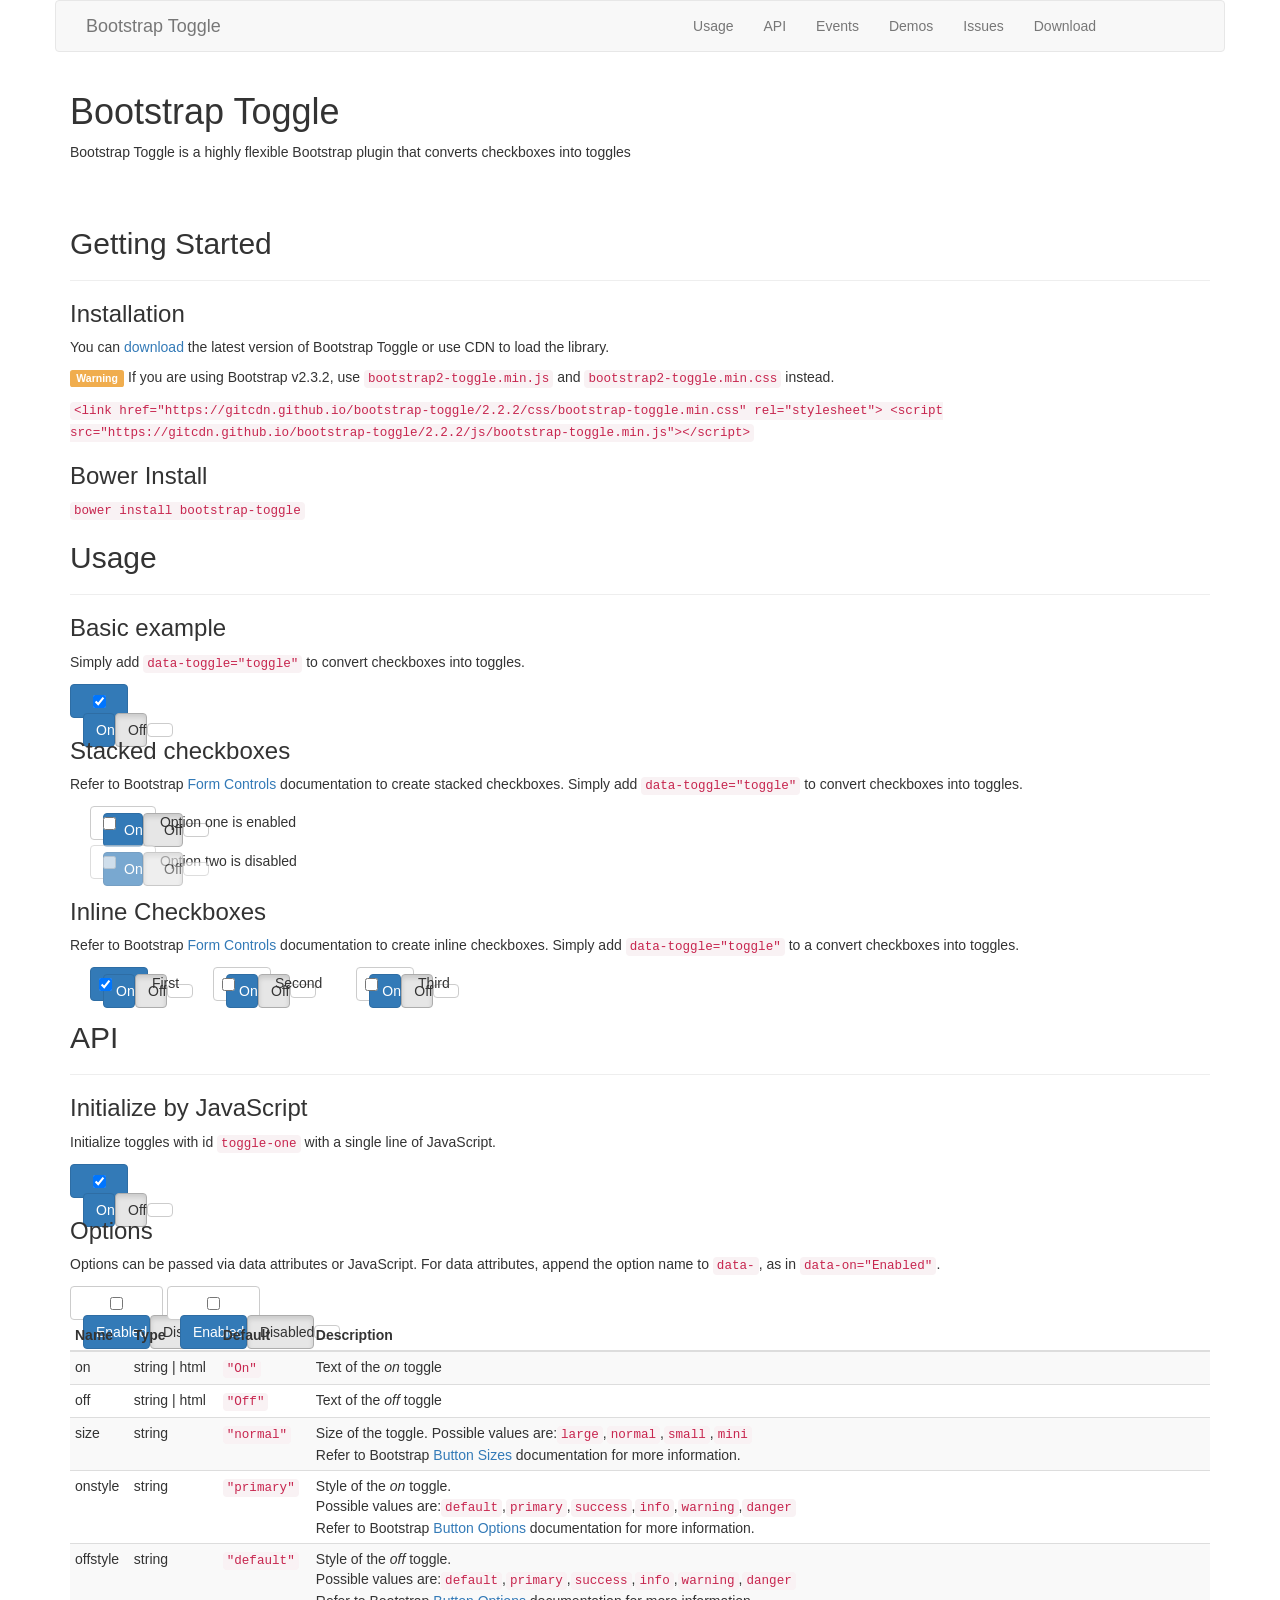
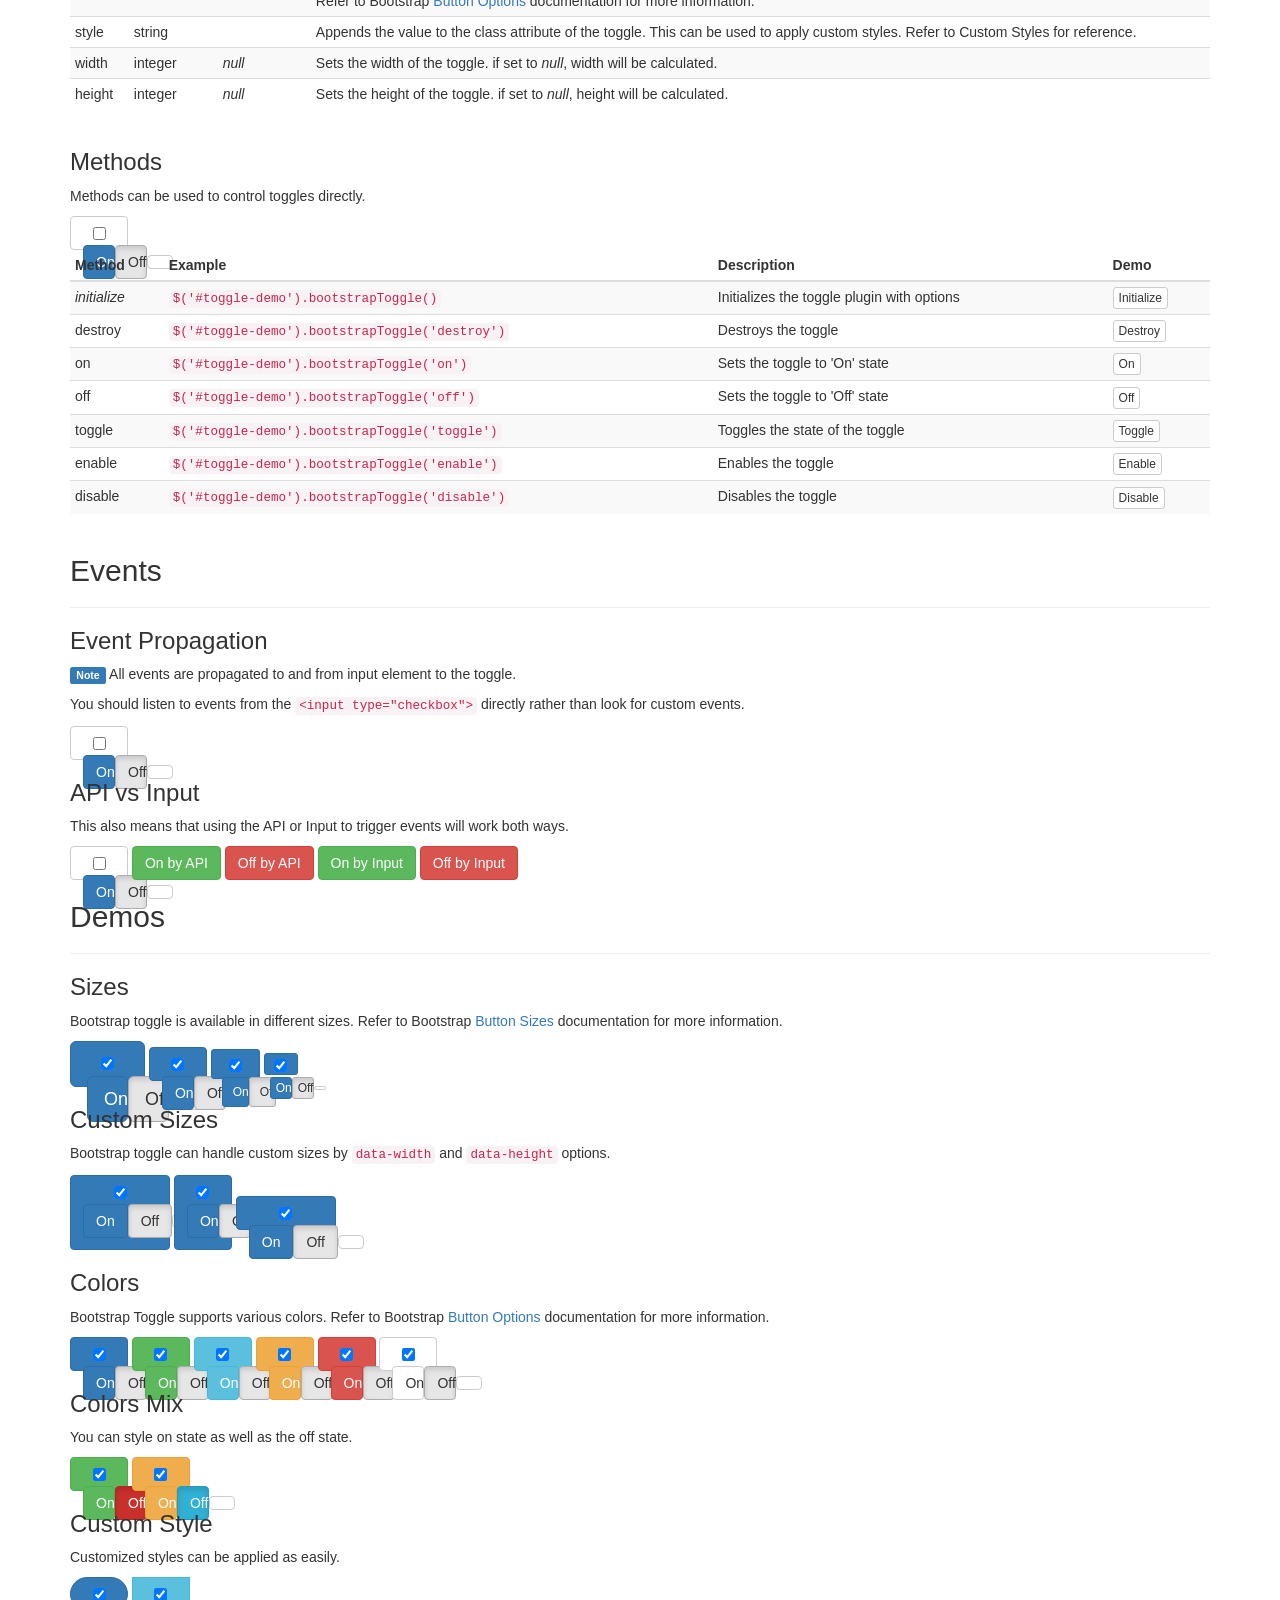
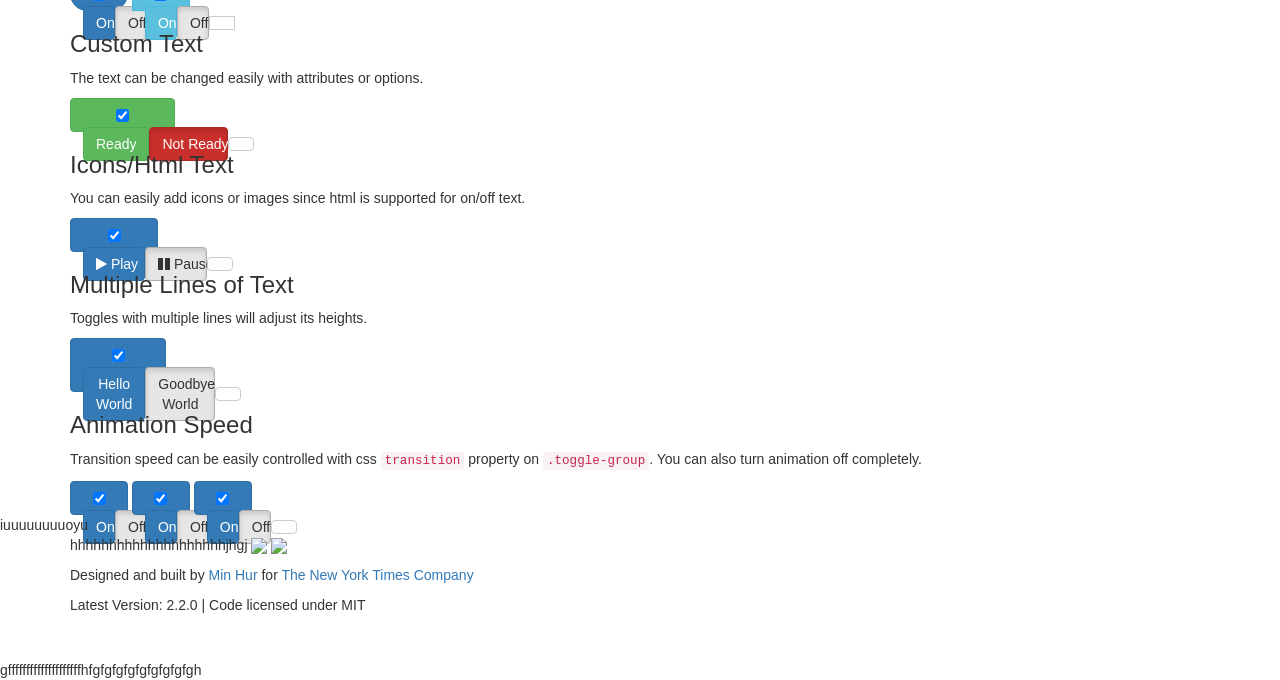
==== commit 52ff6ab8: "hgj" ====
--- a/WebContent/NewFile.html
+++ b/WebContent/NewFile.html
@@ -419,7 +419,7 @@
 				<input type="checkbox" checked data-toggle="toggle" data-style="quick">
 			</div>
 		<div>
-	</main>
+	</main>iuuuuuuuuoyu
 	<footer>
 		<div class="container">
 			<p>hhhhhhhhhhhhhhhhhhhhjhgj
